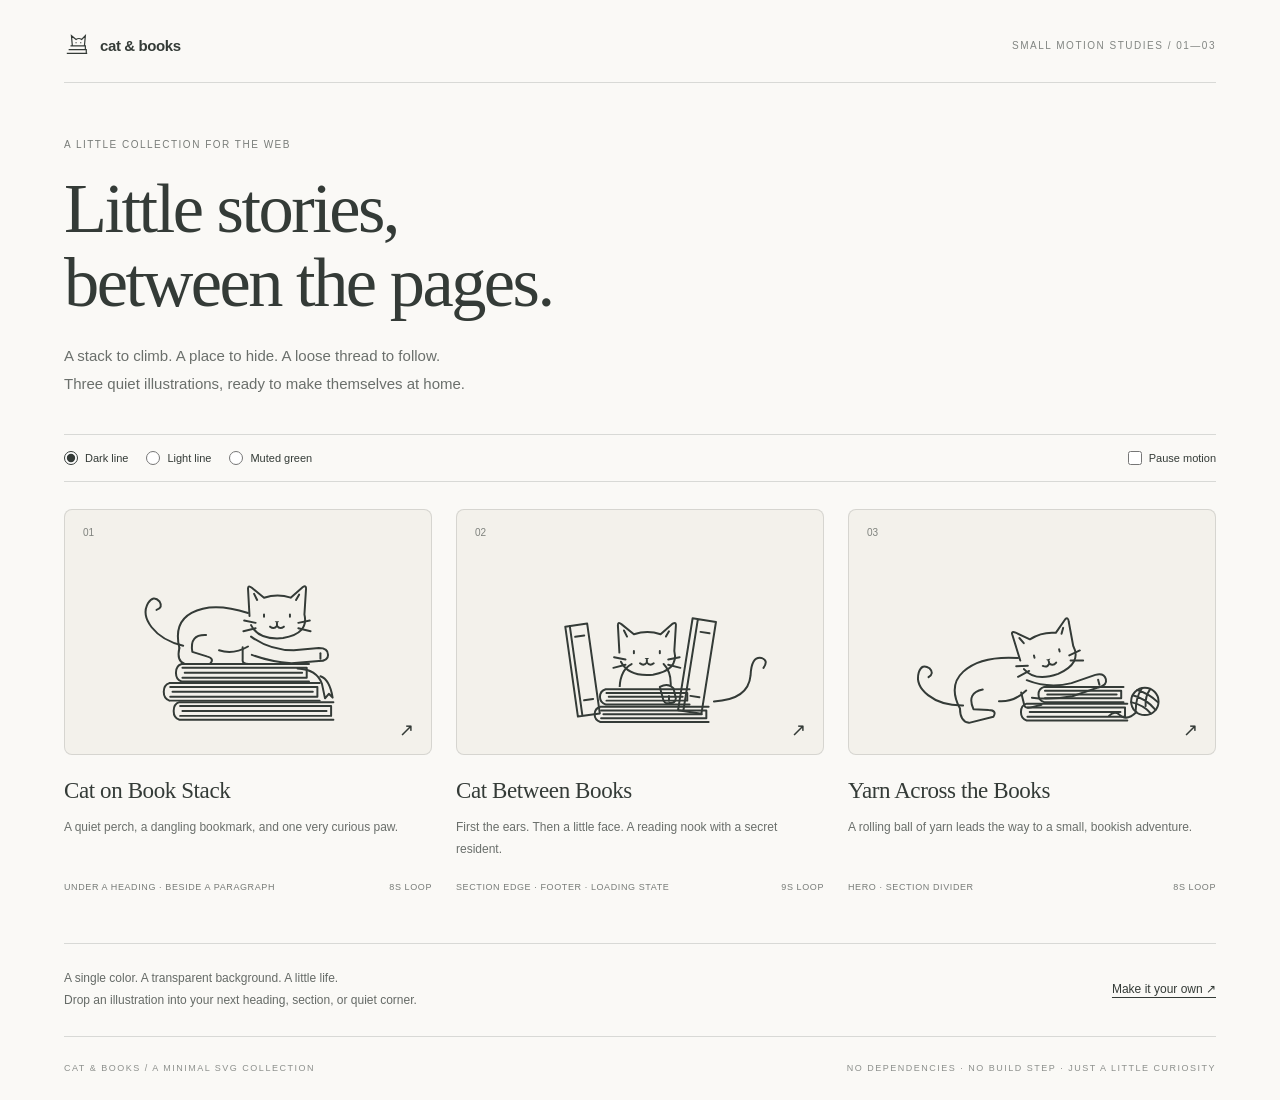
==== index.html @ 4c25af9f "Add minimal reusable cat and book animation collection" ====
<!doctype html>
<html lang="en"><head><meta charset="utf-8"><meta name="viewport" content="width=device-width,initial-scale=1"><title>Little stories between the pages · Cat & books</title><meta name="description" content="Minimal reusable SVG cat animations for modern web interfaces."><link rel="stylesheet" href="gallery.css"></head>
<body class="cbd-page"><main class="cbd-wrap"><header class="cbd-top"><a class="cbd-brand" href="index.html"><svg class="cbd-logo" viewBox="0 0 28 28" fill="none" stroke="currentColor" stroke-width="1.3" aria-hidden="true"><path d="M3 23 H25 M5 19 H24 V23 M7 15 H23 V19 M9 15 L8 4 L13 8 Q16 6 19 8 L23 4 L22 15 M13 11 V12 M18 11 V12"/></svg>cat & books</a><span class="cbd-edition">Small motion studies / 01—03</span></header><section class="cbd-intro"><p class="cbd-eyebrow">A little collection for the web</p><h1>Little stories,<br>between the pages.</h1><p>A stack to climb. A place to hide. A loose thread to follow.<br>Three quiet illustrations, ready to make themselves at home.</p></section><div class="cbd-toolbar"><fieldset class="cbd-colors"><legend>Illustration color</legend><label><input type="radio" name="color" checked> Dark line</label><label><input class="cbd-light" type="radio" name="color"> Light line</label><label><input class="cbd-muted" type="radio" name="color"> Muted green</label></fieldset><label><input class="cbd-pause" type="checkbox"> Pause motion</label></div><section class="cbd-grid" aria-label="Three cat and book animations"><article class="cbd-card"><a class="cbd-preview" href="01-cat-on-book-stack/index.html" aria-label="Open Cat on Book Stack"><span class="cbd-number">01</span><figure class="cat-book-animation cba-stack" role="img" aria-label="A cat rests on three stacked books, looks down and gently taps a dangling bookmark.">
  <svg viewBox="0 0 480 320" xmlns="http://www.w3.org/2000/svg" aria-hidden="true" focusable="false">
    <g class="cba-lines" stroke="currentColor" fill="none"><g class="cba-books"><g transform="translate(145 202)"><path d="M8 0 H175 M8 23 H175 M8 0 C-2 3-2 20 8 23"/><path d="M9 5 H172 V18 H9 M12 11.5 H166"/></g><g transform="translate(129 227)"><path d="M8 0 H205 M8 23 H205 M8 0 C-2 3-2 20 8 23"/><path d="M9 5 H202 V18 H9 M12 11.5 H196"/></g><g transform="translate(142 252)"><path d="M8 0 H210 M8 23 H210 M8 0 C-2 3-2 20 8 23"/><path d="M9 5 H207 V18 H9 M12 11.5 H201"/></g></g>
<g transform="translate(0 -49)"><g class="cba-cat">
  <path class="cba-tail" d="M155 227 C117 218 98 190 109 171 Q116 160 124 169 Q129 177 120 180"/>
  <path d="M150 230 Q142 197 166 184 Q193 169 240 184"/>
  <path d="M185 213 Q163 212 167 235 L186 241 Q197 244 190 251 H157 Q146 247 150 230 M202 233 Q221 239 240 228"/>
  <path d="M233 229 V245 Q232 251 241 251 H255"/>
  <g transform="translate(278 188)"><g class="cba-head">
  <path d="M-36 0 L-38-36 Q-38-41-33-37 L-17-24 Q1-30 18-24 L34-38 Q39-41 38-34 L36-2 Q42 23 8 29 Q-24 32-34 12"/>
  <path d="M-30-29 L-26-21 M29-28 L25-21"/>
  <g class="cba-eyes"><path d="M-17-2 V1 M17-2 V1"/></g>
  <path d="M-3 7 H3 L0 10Z" fill="currentColor" stroke="none"/><path d="M0 10 V13 Q-4 18-9 14 M0 13 Q4 18 9 14 M-28 9 L-43 6 M-28 16 L-44 20 M28 9 L43 6 M28 16 L44 20"/>
</g></g>
  <g class="cba-paw"><path d="M244 215 Q269 233 300 233 L333 230 Q345 230 345 239 Q345 247 333 247 L297 250 Q269 248 245 239"/><path d="M335 237 L335 244"/></g>
</g></g>
<g class="cba-bookmark"><path d="M305 208 Q330 209 337 228 L341 247 L346 241 L351 246 Q347 222 335 218"/></g></g>
  </svg>
</figure><span class="cbd-arrow" aria-hidden="true">↗</span></a><h2><a href="01-cat-on-book-stack/index.html">Cat on Book Stack</a></h2><p>A quiet perch, a dangling bookmark, and one very curious paw.</p><div class="cbd-meta"><span>Under a heading · beside a paragraph</span><span>8s loop</span></div></article>
<article class="cbd-card"><a class="cbd-preview" href="02-cat-between-books/index.html" aria-label="Open Cat Between Books"><span class="cbd-number">02</span><figure class="cat-book-animation cba-between" role="img" aria-label="A cat peeks up between upright and horizontal books, looks around, reaches a paw over a book and lowers again.">
  <svg viewBox="0 0 480 320" xmlns="http://www.w3.org/2000/svg" aria-hidden="true" focusable="false">
    <g class="cba-lines" stroke="currentColor" fill="none"><g class="cba-tail-window"><path class="cba-tail" d="M337 251 Q382 249 385 217 Q386 192 399 194 Q409 197 402 207"/></g>
<!-- Nested viewport crops the hidden body without painting a background. -->
<svg class="cba-peek-window" x="171" y="100" width="146" height="132" viewBox="171 100 146 132" overflow="hidden">
  <g class="cba-cat"><path d="M214 246 Q210 212 229 202 M278 246 Q285 216 271 202"/><g transform="translate(249 187)"><g class="cba-head">
  <path d="M-36 0 L-38-36 Q-38-41-33-37 L-17-24 Q1-30 18-24 L34-38 Q39-41 38-34 L36-2 Q42 23 8 29 Q-24 32-34 12"/>
  <path d="M-30-29 L-26-21 M29-28 L25-21"/>
  <g class="cba-eyes"><path d="M-17-2 V1 M17-2 V1"/></g>
  <path d="M-3 7 H3 L0 10Z" fill="currentColor" stroke="none"/><path d="M0 10 V13 Q-4 18-9 14 M0 13 Q4 18 9 14 M-28 9 L-43 6 M-28 16 L-44 20 M28 9 L43 6 M28 16 L44 20"/>
</g></g></g>
</svg>
<g class="cba-books">
  <g transform="translate(142 153) rotate(-8)"><path d="M0 0 H29 V119 H0Z M6 0 V119 M11 15 H23 M11 99 H23"/></g>
  <g transform="translate(309 142) rotate(9)"><path d="M0 0 H31 V122 H0Z M7 0 V122 M13 16 H25 M13 101 H25"/></g>
  <g transform="translate(187 235)"><path d="M8 0 H118 M8 20 H118 M8 0 C-2 3-2 17 8 20"/><path d="M9 5 H115 V15 H9 M12 10 H109"/></g><g transform="translate(180 258)"><path d="M8 0 H150 M8 20 H150 M8 0 C-2 3-2 17 8 20"/><path d="M9 5 H147 V15 H9 M12 10 H141"/></g>
</g>
<g class="cba-paw"><path d="M266 232 Q277 226 284 234 L287 247 Q286 254 279 253 Q271 255 270 247Z M278 244 V250"/></g></g>
  </svg>
</figure><span class="cbd-arrow" aria-hidden="true">↗</span></a><h2><a href="02-cat-between-books/index.html">Cat Between Books</a></h2><p>First the ears. Then a little face. A reading nook with a secret resident.</p><div class="cbd-meta"><span>Section edge · footer · loading state</span><span>9s loop</span></div></article>
<article class="cbd-card"><a class="cbd-preview" href="03-yarn-across-books/index.html" aria-label="Open Yarn Across the Books"><span class="cbd-number">03</span><figure class="cat-book-animation cba-yarn" role="img" aria-label="A yarn ball rolls beside two books; a cat follows, puts its front paws on a book and taps the yarn.">
  <svg viewBox="0 0 480 320" xmlns="http://www.w3.org/2000/svg" aria-hidden="true" focusable="false">
    <g class="cba-lines" stroke="currentColor" fill="none"><g class="cba-books"><g transform="translate(225 254)"><path d="M8 0 H140 M8 22 H140 M8 0 C-2 3-2 19 8 22"/><path d="M9 5 H137 V17 H9 M12 11 H131"/></g><g transform="translate(248 232)"><path d="M8 0 H112 M8 20 H112 M8 0 C-2 3-2 17 8 20"/><path d="M9 5 H109 V15 H9 M12 10 H103"/></g></g>
<g class="cba-traveler"><g class="cba-climb"><g class="cba-cat">
  <path class="cba-tail" d="M155 227 C117 218 98 190 109 171 Q116 160 124 169 Q129 177 120 180"/>
  <path d="M150 230 Q142 197 166 184 Q193 169 240 184"/>
  <path d="M185 213 Q163 212 167 235 L186 241 Q197 244 190 251 H157 Q146 247 150 230 M202 233 Q221 239 240 228"/>
  <path d="M233 229 V245 Q232 251 241 251 H255"/>
  <g transform="translate(278 188)"><g class="cba-head">
  <path d="M-36 0 L-38-36 Q-38-41-33-37 L-17-24 Q1-30 18-24 L34-38 Q39-41 38-34 L36-2 Q42 23 8 29 Q-24 32-34 12"/>
  <path d="M-30-29 L-26-21 M29-28 L25-21"/>
  <g class="cba-eyes"><path d="M-17-2 V1 M17-2 V1"/></g>
  <path d="M-3 7 H3 L0 10Z" fill="currentColor" stroke="none"/><path d="M0 10 V13 Q-4 18-9 14 M0 13 Q4 18 9 14 M-28 9 L-43 6 M-28 16 L-44 20 M28 9 L43 6 M28 16 L44 20"/>
</g></g>
  <g class="cba-paw"><path d="M244 215 Q269 233 300 233 L333 230 Q345 230 345 239 Q345 247 333 247 L297 250 Q269 248 245 239"/><path d="M335 237 L335 244"/></g>
</g></g></g>
<g transform="translate(388 251)"><g class="cba-yarn"><path d="M-11 14 Q-24 27-34 17 Q-40 12-47 19"/><g class="cba-roll"><circle r="18"/><path d="M-16-8 Q1-4 14 11 M-10-15 Q6-10 17 1 M-18 1 Q-1 5 8 16 M-4-17 Q-12-5-12 12 M7-16 Q0-6 1 6"/></g></g></g></g>
  </svg>
</figure><span class="cbd-arrow" aria-hidden="true">↗</span></a><h2><a href="03-yarn-across-books/index.html">Yarn Across the Books</a></h2><p>A rolling ball of yarn leads the way to a small, bookish adventure.</p><div class="cbd-meta"><span>Hero · section divider</span><span>8s loop</span></div></article></section><aside class="cbd-note"><p>A single color. A transparent background. A little life.<br>Drop an illustration into your next heading, section, or quiet corner.</p><a href="README.md">Make it your own ↗</a></aside><footer class="cbd-foot"><span>Cat & books / A minimal SVG collection</span><span>No dependencies · No build step · Just a little curiosity</span></footer></main></body></html>
---- gallery.css ----
/* Component styles: copy these rules with the figure. */
.cat-book-animation { --cba-duration:8s; --cba-yarn-color:currentColor; width:100%; max-width:800px; margin:0; color:inherit; background:transparent; }
.cat-book-animation > svg { display:block; width:100%; height:auto; overflow:hidden; }
.cat-book-animation .cba-lines { stroke-width:2.6; stroke-linecap:round; stroke-linejoin:round; }
.cat-book-animation .cba-cat,.cat-book-animation .cba-head,.cat-book-animation .cba-paw,.cat-book-animation .cba-tail,.cat-book-animation .cba-bookmark,.cat-book-animation .cba-eyes,.cat-book-animation .cba-traveler,.cat-book-animation .cba-climb,.cat-book-animation .cba-yarn,.cat-book-animation .cba-roll {
  animation-duration:var(--cba-duration); animation-iteration-count:infinite; animation-timing-function:cubic-bezier(.45,0,.3,1);
}
.cat-book-animation .cba-head { transform-box:fill-box; transform-origin:50% 75%; }
.cat-book-animation .cba-eyes { transform-box:fill-box; transform-origin:center; animation-name:cba-blink; }
.cat-book-animation .cba-tail { transform-box:fill-box; transform-origin:100% 100%; }
.cat-book-animation.cba-stack .cba-head { animation-name:cba-look-down; }
.cat-book-animation.cba-stack .cba-tail { animation-name:cba-stack-tail; }
.cat-book-animation.cba-stack .cba-paw { transform-origin:244px 215px; animation-name:cba-stack-paw; }
.cat-book-animation.cba-stack .cba-bookmark { transform-origin:305px 208px; animation-name:cba-bookmark; }
.cat-book-animation.cba-between { --cba-duration:9s; }
.cat-book-animation.cba-between .cba-cat { animation-name:cba-peek; }
.cat-book-animation.cba-between .cba-head { animation-name:cba-look-around; }
.cat-book-animation.cba-between .cba-paw { animation-name:cba-peek-paw; }
.cat-book-animation.cba-between .cba-tail { animation-name:cba-peek-tail; }
.cat-book-animation.cba-yarn .cba-traveler { animation-name:cba-follow; }
.cat-book-animation.cba-yarn .cba-climb { transform-origin:170px 251px; transform:translateY(25px) rotate(-14deg); animation-name:cba-climb; }
.cat-book-animation.cba-yarn .cba-paw { animation-name:cba-yarn-paw; }
.cat-book-animation.cba-yarn .cba-tail { animation-name:cba-yarn-tail; }
.cat-book-animation .cba-yarn { stroke:var(--cba-yarn-color); animation-name:cba-yarn-travel; }
.cat-book-animation .cba-roll { transform-box:fill-box; transform-origin:center; animation-name:cba-yarn-roll; }
/* Shared stillness lets each small gesture read on its own. */
@keyframes cba-blink { 0%,71%,76%,100% {transform:scaleY(1)} 73% {transform:scaleY(.08)} }
@keyframes cba-look-down { 0%,13%,86%,100% {transform:rotate(0)} 25%,67% {transform:rotate(10deg) translateY(2px)} }
@keyframes cba-stack-tail { 0%,18%,62%,100% {transform:rotate(0)} 35% {transform:rotate(7deg)} 48% {transform:rotate(-3deg)} }
@keyframes cba-stack-paw { 0%,35%,85%,100% {transform:rotate(0)} 49%,55% {transform:rotate(25deg)} 65% {transform:rotate(17deg)} }
@keyframes cba-bookmark { 0%,49%,88%,100% {transform:rotate(0)} 59% {transform:rotate(-10deg)} 70% {transform:rotate(6deg)} 80% {transform:rotate(-2deg)} }
@keyframes cba-peek { 0%,8%,96%,100% {transform:translateY(95px)} 23% {transform:translateY(47px)} 37%,77% {transform:translateY(0)} }
@keyframes cba-look-around { 0%,36%,81%,100% {transform:rotate(0)} 45% {transform:rotate(-7deg)} 57%,67% {transform:rotate(7deg)} }
@keyframes cba-peek-paw { 0%,43%,84%,100% {opacity:0;transform:translateY(-9px)} 51%,72% {opacity:1;transform:translateY(0)} }
@keyframes cba-peek-tail { 0%,54%,87%,100% {opacity:0;transform:scaleY(.2)} 64%,74% {opacity:1;transform:scaleY(1)} }
/* Travel reset happens outside the viewport, with stationary books retained. */
@keyframes cba-follow { 0%,17% {transform:translateX(-365px)} 39%,68% {transform:translateX(0)} 94%,100% {transform:translateX(420px)} }
@keyframes cba-climb { 0%,30%,89%,100% {transform:translateY(25px) rotate(0)} 40%,69% {transform:translateY(25px) rotate(-14deg)} 76% {transform:translateY(18px) rotate(-7deg)} }
@keyframes cba-yarn-travel { 0% {transform:translateX(170px)} 19%,52% {transform:translateX(0)} 65%,70% {transform:translateX(35px)} 89%,100% {transform:translateX(170px)} }
@keyframes cba-yarn-roll { 0% {transform:rotate(540deg)} 19%,52% {transform:rotate(0)} 65%,70% {transform:rotate(112deg)} 89%,100% {transform:rotate(540deg)} }
@keyframes cba-yarn-paw { 0%,43%,75%,100% {transform:translate(0,0)} 53%,58% {transform:translate(42px,24px)} 66% {transform:translate(72px,30px)} }
@keyframes cba-yarn-tail { 0%,42%,83%,100% {transform:rotate(0)} 58% {transform:rotate(6deg)} 70% {transform:rotate(-4deg)} }
/* Base SVG coordinates are a visible resting pose, not an offscreen entrance. */
@media (prefers-reduced-motion:reduce) { .cat-book-animation * {animation:none !important;} }

/* Demo presentation; not required when embedding the component. */
.cbd-page { margin:0; background:#faf9f6; color:#343b37; font-family:Arial,Helvetica,sans-serif; }
.cbd-page * {box-sizing:border-box;}
.cbd-page a {color:inherit;text-underline-offset:4px;}
.cbd-page a:focus-visible,.cbd-page input:focus-visible {outline:2px solid currentColor;outline-offset:5px;}
.cbd-wrap {max-width:1340px;margin:auto;padding:32px 5vw 24px;}
.cbd-top {display:flex;align-items:center;justify-content:space-between;gap:20px;border-bottom:1px solid #343b372b;padding-bottom:24px;}
.cbd-brand {font-size:15px;font-weight:600;text-decoration:none;letter-spacing:-.4px;display:flex;align-items:center;gap:10px;}
.cbd-logo {width:26px;height:26px;}
.cbd-edition,.cbd-eyebrow,.cbd-meta,.cbd-foot {font-size:10px;letter-spacing:1.5px;text-transform:uppercase;}
.cbd-edition {opacity:.6;}
.cbd-intro {padding:56px 0 37px;max-width:760px;}
.cbd-eyebrow {opacity:.65;margin:0 0 22px;}
.cbd-intro h1 {font:normal clamp(42px,5.5vw,72px)/1.05 Georgia,'Times New Roman',serif;letter-spacing:-2.5px;margin:0 0 22px;}
.cbd-intro p:last-child {font-size:15px;line-height:1.85;max-width:530px;margin:0;opacity:.72;}
.cbd-toolbar {display:flex;justify-content:space-between;align-items:center;flex-wrap:wrap;gap:20px;padding:16px 0;border-top:1px solid #343b372b;border-bottom:1px solid #343b372b;margin-bottom:27px;}
.cbd-colors {display:flex;flex-wrap:wrap;gap:18px;border:0;margin:0;padding:0;}
.cbd-colors legend {position:absolute;clip-path:inset(50%);width:1px;height:1px;overflow:hidden;}
.cbd-toolbar label {display:inline-flex;align-items:center;gap:7px;font-size:11px;cursor:pointer;}
.cbd-toolbar input {width:14px;height:14px;accent-color:#343b37;margin:0;}
.cbd-grid {display:grid;grid-template-columns:repeat(3,minmax(0,1fr));gap:24px;}
.cbd-preview {display:block;position:relative;border:1px solid #343b3726;border-radius:8px;overflow:hidden;color:#343b37;background:#f3f1eb;text-decoration:none;}
.cbd-page:has(.cbd-light:checked) .cbd-preview {color:#fff;background:#343b37;}
.cbd-page:has(.cbd-muted:checked) .cbd-preview {color:#657967;background:#f3f1eb;}
.cbd-page:has(.cbd-pause:checked) .cat-book-animation * {animation-play-state:paused;}
.cbd-number {position:absolute;top:17px;left:18px;font-size:10px;opacity:.6;}
.cbd-arrow {position:absolute;bottom:13px;right:17px;font-size:18px;}
.cbd-card h2 {font:normal 23px/1.25 Georgia,'Times New Roman',serif;margin:22px 0 10px;letter-spacing:-.4px;}
.cbd-card h2 a {text-decoration:none;}
.cbd-card p {font-size:12px;line-height:1.85;opacity:.72;margin:0 0 18px;min-height:46px;}
.cbd-meta {display:flex;justify-content:space-between;gap:14px;font-size:9px;line-height:1.7;letter-spacing:.6px;opacity:.65;}
.cbd-note {margin-top:48px;padding:24px 0;border-top:1px solid #343b372b;border-bottom:1px solid #343b372b;display:flex;align-items:center;justify-content:space-between;gap:20px;font-size:12px;line-height:1.8;}
.cbd-note p {margin:0;opacity:.75;}
.cbd-note code {font-size:11px;}
.cbd-foot {margin-top:24px;display:flex;justify-content:space-between;gap:20px;font-size:9px;opacity:.55;line-height:1.7;}
.cbd-detail {max-width:1050px;}
.cbd-stage {display:flex;justify-content:center;}
.cbd-stage .cat-book-animation {max-width:720px;}
.cbd-caption {display:flex;justify-content:space-between;gap:16px;flex-wrap:wrap;margin-top:15px;font-size:11px;opacity:.65;line-height:1.7;}
@media(max-width:760px) {.cbd-wrap{padding:24px}.cbd-grid{grid-template-columns:1fr;gap:35px}.cbd-intro{padding-top:40px}.cbd-edition{max-width:125px;text-align:right;line-height:1.7;font-size:8px}.cbd-card p{min-height:0}.cbd-foot,.cbd-note{flex-direction:column;align-items:flex-start}.cbd-note{margin-top:32px}.cbd-colors{gap:14px}}
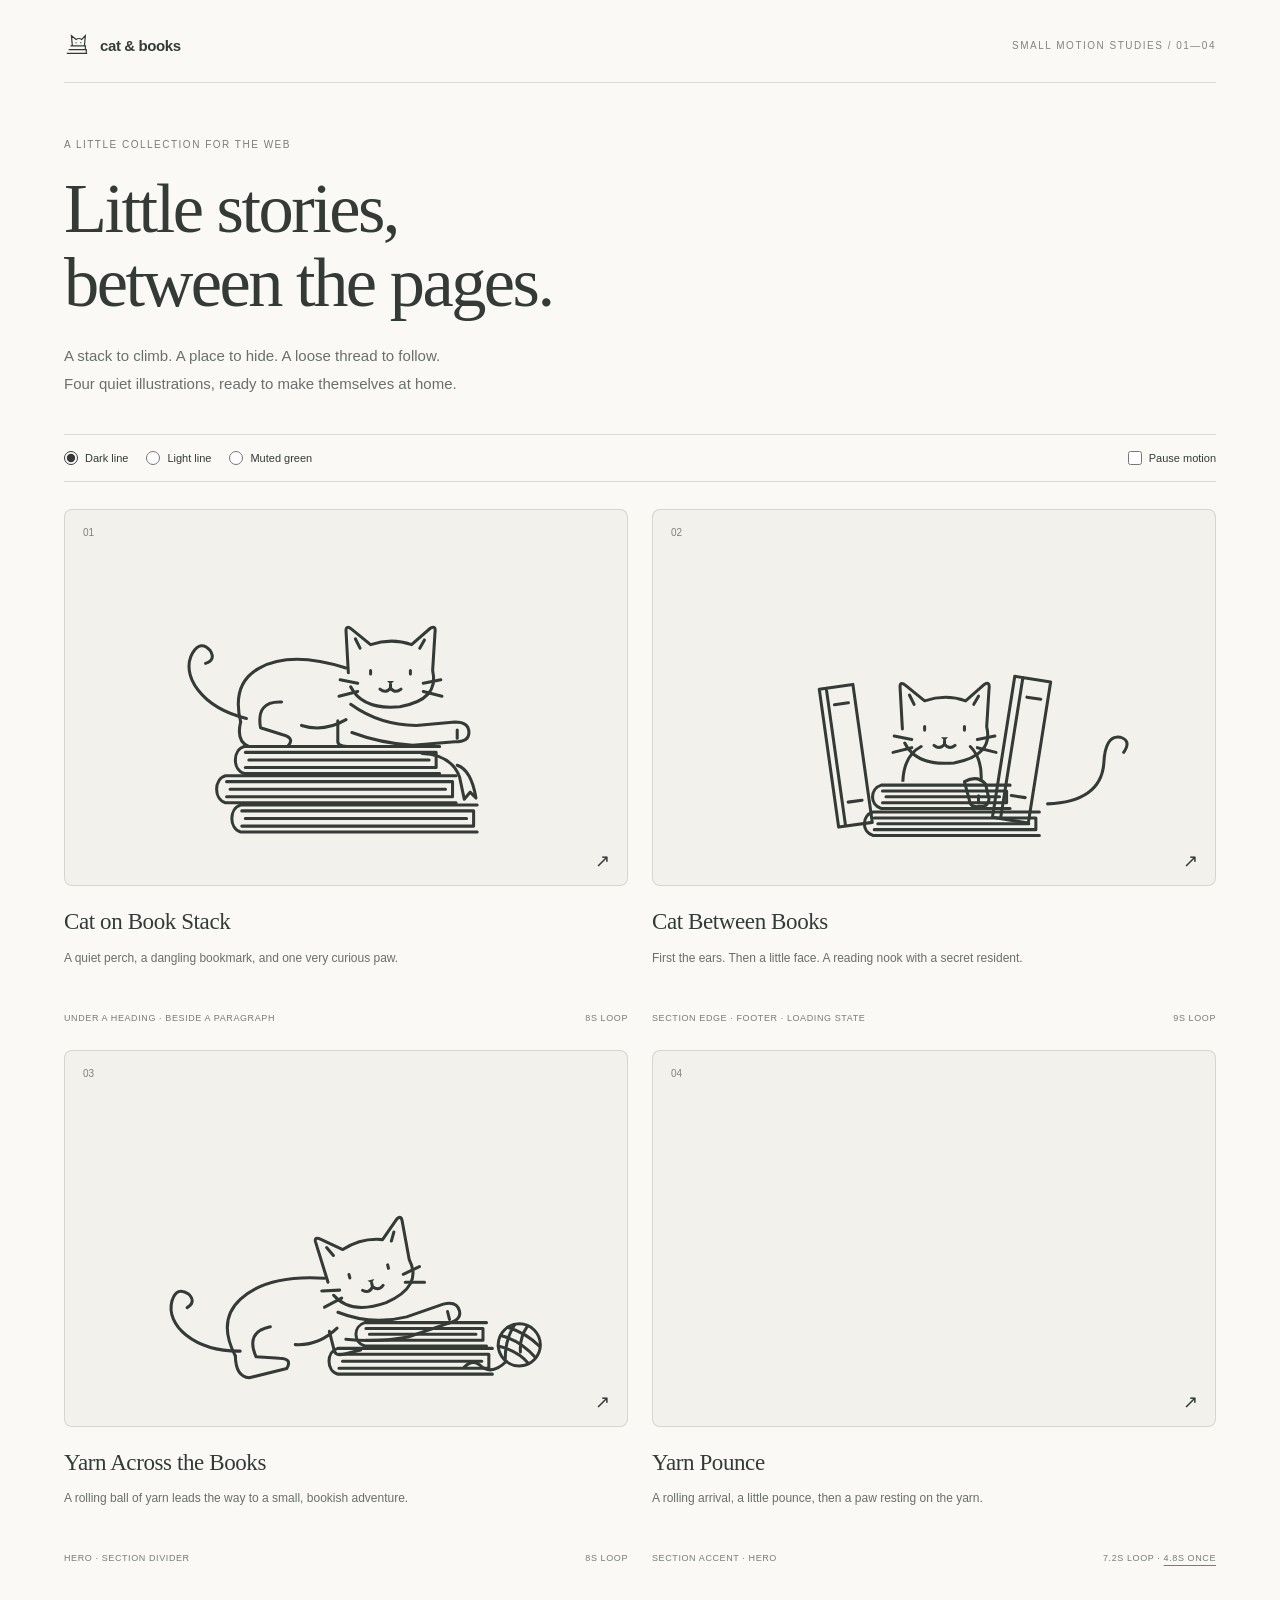
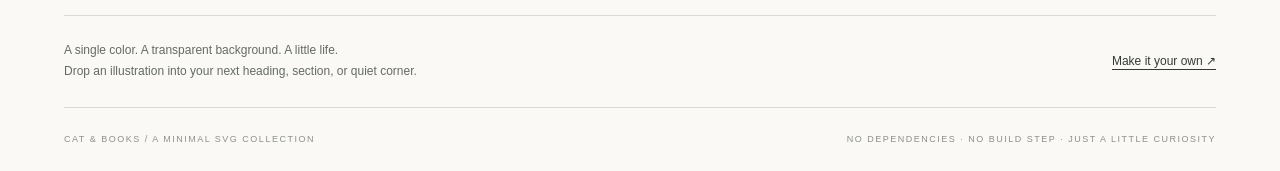
==== commit 4697865f: "Add yarn pounce with looping and resting play-once variants" ====
--- a/index.html
+++ b/index.html
@@ -1,6 +1,6 @@
 <!doctype html>
 <html lang="en"><head><meta charset="utf-8"><meta name="viewport" content="width=device-width,initial-scale=1"><title>Little stories between the pages · Cat & books</title><meta name="description" content="Minimal reusable SVG cat animations for modern web interfaces."><link rel="stylesheet" href="gallery.css"></head>
-<body class="cbd-page"><main class="cbd-wrap"><header class="cbd-top"><a class="cbd-brand" href="index.html"><svg class="cbd-logo" viewBox="0 0 28 28" fill="none" stroke="currentColor" stroke-width="1.3" aria-hidden="true"><path d="M3 23 H25 M5 19 H24 V23 M7 15 H23 V19 M9 15 L8 4 L13 8 Q16 6 19 8 L23 4 L22 15 M13 11 V12 M18 11 V12"/></svg>cat & books</a><span class="cbd-edition">Small motion studies / 01—03</span></header><section class="cbd-intro"><p class="cbd-eyebrow">A little collection for the web</p><h1>Little stories,<br>between the pages.</h1><p>A stack to climb. A place to hide. A loose thread to follow.<br>Three quiet illustrations, ready to make themselves at home.</p></section><div class="cbd-toolbar"><fieldset class="cbd-colors"><legend>Illustration color</legend><label><input type="radio" name="color" checked> Dark line</label><label><input class="cbd-light" type="radio" name="color"> Light line</label><label><input class="cbd-muted" type="radio" name="color"> Muted green</label></fieldset><label><input class="cbd-pause" type="checkbox"> Pause motion</label></div><section class="cbd-grid" aria-label="Three cat and book animations"><article class="cbd-card"><a class="cbd-preview" href="01-cat-on-book-stack/index.html" aria-label="Open Cat on Book Stack"><span class="cbd-number">01</span><figure class="cat-book-animation cba-stack" role="img" aria-label="A cat rests on three stacked books, looks down and gently taps a dangling bookmark.">
+<body class="cbd-page"><main class="cbd-wrap"><header class="cbd-top"><a class="cbd-brand" href="index.html"><svg class="cbd-logo" viewBox="0 0 28 28" fill="none" stroke="currentColor" stroke-width="1.3" aria-hidden="true"><path d="M3 23 H25 M5 19 H24 V23 M7 15 H23 V19 M9 15 L8 4 L13 8 Q16 6 19 8 L23 4 L22 15 M13 11 V12 M18 11 V12"/></svg>cat & books</a><span class="cbd-edition">Small motion studies / 01—04</span></header><section class="cbd-intro"><p class="cbd-eyebrow">A little collection for the web</p><h1>Little stories,<br>between the pages.</h1><p>A stack to climb. A place to hide. A loose thread to follow.<br>Four quiet illustrations, ready to make themselves at home.</p></section><div class="cbd-toolbar"><fieldset class="cbd-colors"><legend>Illustration color</legend><label><input type="radio" name="color" checked> Dark line</label><label><input class="cbd-light" type="radio" name="color"> Light line</label><label><input class="cbd-muted" type="radio" name="color"> Muted green</label></fieldset><label><input class="cbd-pause" type="checkbox"> Pause motion</label></div><section class="cbd-grid" aria-label="Four cat and book animations"><article class="cbd-card"><a class="cbd-preview" href="01-cat-on-book-stack/index.html" aria-label="Open Cat on Book Stack"><span class="cbd-number">01</span><figure class="cat-book-animation cba-stack" role="img" aria-label="A cat rests on three stacked books, looks down and gently taps a dangling bookmark.">
   <svg viewBox="0 0 480 320" xmlns="http://www.w3.org/2000/svg" aria-hidden="true" focusable="false">
     <g class="cba-lines" stroke="currentColor" fill="none"><g class="cba-books"><g transform="translate(145 202)"><path d="M8 0 H175 M8 23 H175 M8 0 C-2 3-2 20 8 23"/><path d="M9 5 H172 V18 H9 M12 11.5 H166"/></g><g transform="translate(129 227)"><path d="M8 0 H205 M8 23 H205 M8 0 C-2 3-2 20 8 23"/><path d="M9 5 H202 V18 H9 M12 11.5 H196"/></g><g transform="translate(142 252)"><path d="M8 0 H210 M8 23 H210 M8 0 C-2 3-2 20 8 23"/><path d="M9 5 H207 V18 H9 M12 11.5 H201"/></g></g>
 <g transform="translate(0 -49)"><g class="cba-cat">
@@ -57,4 +57,40 @@
 </g></g></g>
 <g transform="translate(388 251)"><g class="cba-yarn"><path d="M-11 14 Q-24 27-34 17 Q-40 12-47 19"/><g class="cba-roll"><circle r="18"/><path d="M-16-8 Q1-4 14 11 M-10-15 Q6-10 17 1 M-18 1 Q-1 5 8 16 M-4-17 Q-12-5-12 12 M7-16 Q0-6 1 6"/></g></g></g></g>
   </svg>
-</figure><span class="cbd-arrow" aria-hidden="true">↗</span></a><h2><a href="03-yarn-across-books/index.html">Yarn Across the Books</a></h2><p>A rolling ball of yarn leads the way to a small, bookish adventure.</p><div class="cbd-meta"><span>Hero · section divider</span><span>8s loop</span></div></article></section><aside class="cbd-note"><p>A single color. A transparent background. A little life.<br>Drop an illustration into your next heading, section, or quiet corner.</p><a href="README.md">Make it your own ↗</a></aside><footer class="cbd-foot"><span>Cat & books / A minimal SVG collection</span><span>No dependencies · No build step · Just a little curiosity</span></footer></main></body></html>
+</figure><span class="cbd-arrow" aria-hidden="true">↗</span></a><h2><a href="03-yarn-across-books/index.html">Yarn Across the Books</a></h2><p>A rolling ball of yarn leads the way to a small, bookish adventure.</p><div class="cbd-meta"><span>Hero · section divider</span><span>8s loop</span></div></article><article class="cbd-card">
+  <a class="cbd-preview" href="04-yarn-pounce/index.html" aria-label="Open Yarn Pounce"><span class="cbd-number">04</span>
+    <figure class="cat-book-animation cba-pounce cba-pounce--loop" role="img" aria-label="A yarn ball rolls in and stops. A cat pounces, bats it gently, then settles with a paw resting on the yarn.">
+  <svg width="480" height="320" viewBox="0 0 480 320" xmlns="http://www.w3.org/2000/svg" aria-hidden="true" focusable="false">
+    <g class="cba-lines cba-pounce-cycle" stroke="currentColor" fill="none">
+      <!-- The base coordinates are the final resting pose. -->
+      <g transform="translate(334 265)">
+        <g class="cba-pounce-yarn">
+          <path d="M-11 14 Q-24 27-34 17 Q-40 12-47 19"/>
+          <g class="cba-pounce-roll">
+            <circle r="18"/>
+            <path d="M-16-8 Q1-4 14 11 M-10-15 Q6-10 17 1 M-18 1 Q-1 5 8 16 M-4-17 Q-12-5-12 12 M7-16 Q0-6 1 6"/>
+          </g>
+        </g>
+      </g>
+      <g class="cba-pounce-cat">
+  <path class="cba-pounce-tail" d="M155 227 C117 218 98 190 109 171 Q116 160 124 169 Q129 177 120 180"/>
+  <path d="M150 230 Q142 197 166 184 Q193 169 240 184"/>
+  <path d="M185 213 Q163 212 167 235 L186 241 Q197 244 190 251 H157 Q146 247 150 230 M202 233 Q221 239 240 228"/>
+  <path d="M233 229 V245 Q232 251 241 251 H255"/>
+  <g transform="translate(278 188)"><g class="cba-pounce-head">
+  <path d="M-36 0 L-38-36 Q-38-41-33-37 L-17-24 Q1-30 18-24 L34-38 Q39-41 38-34 L36-2 Q42 23 8 29 Q-24 32-34 12"/>
+  <path d="M-30-29 L-26-21 M29-28 L25-21"/>
+  <g class="cba-pounce-eyes"><path d="M-17-2 V1 M17-2 V1"/></g>
+  <path d="M-3 7 H3 L0 10Z" fill="currentColor" stroke="none"/><path d="M0 10 V13 Q-4 18-9 14 M0 13 Q4 18 9 14 M-28 9 L-43 6 M-28 16 L-44 20 M28 9 L43 6 M28 16 L44 20"/>
+</g></g>
+  <g class="cba-pounce-paw"><path d="M244 215 Q269 233 300 233 L333 230 Q345 230 345 239 Q345 247 333 247 L297 250 Q269 248 245 239"/><path d="M335 237 L335 244"/></g>
+</g>
+    </g>
+  </svg>
+</figure>
+    <span class="cbd-arrow" aria-hidden="true">↗</span>
+  </a>
+  <h2><a href="04-yarn-pounce/index.html">Yarn Pounce</a></h2>
+  <p>A rolling arrival, a little pounce, then a paw resting on the yarn.</p>
+  <div class="cbd-meta"><span>Section accent · hero</span><span>7.2s loop · <a href="04-yarn-pounce/once.html">4.8s once</a></span></div>
+</article></section><aside class="cbd-note"><p>A single color. A transparent background. A little life.<br>Drop an illustration into your next heading, section, or quiet corner.</p><a href="README.md">Make it your own ↗</a></aside><footer class="cbd-foot"><span>Cat & books / A minimal SVG collection</span><span>No dependencies · No build step · Just a little curiosity</span></footer></main></body></html>
--- a/gallery.css
+++ b/gallery.css
@@ -63,7 +63,7 @@
 .cbd-colors legend {position:absolute;clip-path:inset(50%);width:1px;height:1px;overflow:hidden;}
 .cbd-toolbar label {display:inline-flex;align-items:center;gap:7px;font-size:11px;cursor:pointer;}
 .cbd-toolbar input {width:14px;height:14px;accent-color:#343b37;margin:0;}
-.cbd-grid {display:grid;grid-template-columns:repeat(3,minmax(0,1fr));gap:24px;}
+.cbd-grid {display:grid;grid-template-columns:repeat(2,minmax(0,1fr));gap:24px;}
 .cbd-preview {display:block;position:relative;border:1px solid #343b3726;border-radius:8px;overflow:hidden;color:#343b37;background:#f3f1eb;text-decoration:none;}
 .cbd-page:has(.cbd-light:checked) .cbd-preview {color:#fff;background:#343b37;}
 .cbd-page:has(.cbd-muted:checked) .cbd-preview {color:#657967;background:#f3f1eb;}
@@ -83,3 +83,167 @@
 .cbd-stage .cat-book-animation {max-width:720px;}
 .cbd-caption {display:flex;justify-content:space-between;gap:16px;flex-wrap:wrap;margin-top:15px;font-size:11px;opacity:.65;line-height:1.7;}
 @media(max-width:760px) {.cbd-wrap{padding:24px}.cbd-grid{grid-template-columns:1fr;gap:35px}.cbd-intro{padding-top:40px}.cbd-edition{max-width:125px;text-align:right;line-height:1.7;font-size:8px}.cbd-card p{min-height:0}.cbd-foot,.cbd-note{flex-direction:column;align-items:flex-start}.cbd-note{margin-top:32px}.cbd-colors{gap:14px}}
+
+/* Fourth study; previous animation rules remain unchanged. */
+/* Reusable component. Base coordinates and reduced motion share the final pose. */
+.cat-book-animation.cba-pounce {
+  width: 100%; max-width: 800px; margin: 0;
+  color: inherit; background: transparent;
+}
+.cat-book-animation.cba-pounce > svg {
+  display: block; width: 100%; height: auto; aspect-ratio: 3 / 2; overflow: hidden;
+}
+.cat-book-animation.cba-pounce .cba-lines {
+  stroke-width: 2.6; stroke-linecap: round; stroke-linejoin: round;
+}
+.cat-book-animation.cba-pounce .cba-pounce-cycle { opacity: 1; }
+.cat-book-animation.cba-pounce .cba-pounce-head,
+.cat-book-animation.cba-pounce .cba-pounce-tail,
+.cat-book-animation.cba-pounce .cba-pounce-eyes,
+.cat-book-animation.cba-pounce .cba-pounce-roll { transform-box: fill-box; }
+.cat-book-animation.cba-pounce .cba-pounce-head { transform-origin: 50% 75%; }
+.cat-book-animation.cba-pounce .cba-pounce-tail { transform-origin: 100% 100%; }
+.cat-book-animation.cba-pounce .cba-pounce-eyes,
+.cat-book-animation.cba-pounce .cba-pounce-roll { transform-origin: center; }
+/* Both variants perform the same 4.8-second action. Loop adds a hold and fade. */
+.cat-book-animation.cba-pounce .cba-pounce-cat {
+  animation: cba-pounce-cat 4.8s cubic-bezier(.45, 0, .3, 1) 1 both;
+}
+.cat-book-animation.cba-pounce .cba-pounce-yarn {
+  animation: cba-pounce-yarn 4.8s cubic-bezier(.45, 0, .3, 1) 1 both;
+}
+.cat-book-animation.cba-pounce .cba-pounce-roll {
+  animation: cba-pounce-roll 4.8s cubic-bezier(.45, 0, .3, 1) 1 both;
+}
+.cat-book-animation.cba-pounce .cba-pounce-paw {
+  animation: cba-pounce-paw 4.8s cubic-bezier(.45, 0, .3, 1) 1 both;
+}
+.cat-book-animation.cba-pounce .cba-pounce-head {
+  animation: cba-pounce-head 4.8s cubic-bezier(.45, 0, .3, 1) 1 both;
+}
+.cat-book-animation.cba-pounce .cba-pounce-tail {
+  animation: cba-pounce-tail 4.8s cubic-bezier(.45, 0, .3, 1) 1 both;
+}
+.cat-book-animation.cba-pounce .cba-pounce-eyes {
+  animation: cba-pounce-eyes 4.8s cubic-bezier(.45, 0, .3, 1) 1 both;
+}
+.cat-book-animation.cba-pounce--loop .cba-pounce-cat {
+  animation-name: cba-pounce-cat-loop; animation-duration: 7.2s; animation-iteration-count: infinite;
+}
+.cat-book-animation.cba-pounce--loop .cba-pounce-yarn {
+  animation-name: cba-pounce-yarn-loop; animation-duration: 7.2s; animation-iteration-count: infinite;
+}
+.cat-book-animation.cba-pounce--loop .cba-pounce-roll {
+  animation-name: cba-pounce-roll-loop; animation-duration: 7.2s; animation-iteration-count: infinite;
+}
+.cat-book-animation.cba-pounce--loop .cba-pounce-paw {
+  animation-name: cba-pounce-paw-loop; animation-duration: 7.2s; animation-iteration-count: infinite;
+}
+.cat-book-animation.cba-pounce--loop .cba-pounce-head {
+  animation-name: cba-pounce-head-loop; animation-duration: 7.2s; animation-iteration-count: infinite;
+}
+.cat-book-animation.cba-pounce--loop .cba-pounce-tail {
+  animation-name: cba-pounce-tail-loop; animation-duration: 7.2s; animation-iteration-count: infinite;
+}
+.cat-book-animation.cba-pounce--loop .cba-pounce-eyes {
+  animation-name: cba-pounce-eyes-loop; animation-duration: 7.2s; animation-iteration-count: infinite;
+}
+.cat-book-animation.cba-pounce--loop .cba-pounce-cycle {
+  animation: cba-pounce-cycle 7.2s ease-in-out infinite both;
+}
+@keyframes cba-pounce-cat {
+  0%, 28% { transform: translate(-365px, 0); }
+  42% { transform: translate(-80px, -30px); }
+  52% { transform: translate(0, 2px); }
+  58%, 100% { transform: translate(0, 0); }
+}
+@keyframes cba-pounce-cat-loop {
+  0%, 18.66667% { transform: translate(-365px, 0); }
+  28% { transform: translate(-80px, -30px); }
+  34.66667% { transform: translate(0, 2px); }
+  38.66667%, 66.66667% { transform: translate(0, 0); }
+  100% { transform: translate(0, 0); }
+}
+@keyframes cba-pounce-yarn {
+  0% { transform: translateX(210px); }
+  18%, 60% { transform: translateX(20px); }
+  69%, 74% { transform: translateX(44px); }
+  88%, 100% { transform: translateX(0); }
+}
+@keyframes cba-pounce-yarn-loop {
+  0% { transform: translateX(210px); }
+  12%, 40% { transform: translateX(20px); }
+  46%, 49.33333% { transform: translateX(44px); }
+  58.66667%, 66.66667% { transform: translateX(0); }
+  100% { transform: translateX(0); }
+}
+@keyframes cba-pounce-roll {
+  0% { transform: rotate(668deg); }
+  18%, 60% { transform: rotate(64deg); }
+  69%, 74% { transform: rotate(140deg); }
+  88%, 100% { transform: rotate(0); }
+}
+@keyframes cba-pounce-roll-loop {
+  0% { transform: rotate(668deg); }
+  12%, 40% { transform: rotate(64deg); }
+  46%, 49.33333% { transform: rotate(140deg); }
+  58.66667%, 66.66667% { transform: rotate(0); }
+  100% { transform: rotate(0); }
+}
+@keyframes cba-pounce-paw {
+  0%, 53% { transform: translate(0, 0); }
+  60% { transform: translate(22px, 5px); }
+  68% { transform: translate(8px, 0); }
+  74% { transform: translate(35px, 7px); }
+  88%, 100% { transform: translate(0, 0); }
+}
+@keyframes cba-pounce-paw-loop {
+  0%, 35.33333% { transform: translate(0, 0); }
+  40% { transform: translate(22px, 5px); }
+  45.33333% { transform: translate(8px, 0); }
+  49.33333% { transform: translate(35px, 7px); }
+  58.66667%, 66.66667% { transform: translate(0, 0); }
+  100% { transform: translate(0, 0); }
+}
+@keyframes cba-pounce-head {
+  0%, 49% { transform: rotate(0); }
+  58%, 74% { transform: rotate(7deg); }
+  88%, 100% { transform: rotate(0); }
+}
+@keyframes cba-pounce-head-loop {
+  0%, 32.66667% { transform: rotate(0); }
+  38.66667%, 49.33333% { transform: rotate(7deg); }
+  58.66667%, 66.66667% { transform: rotate(0); }
+  100% { transform: rotate(0); }
+}
+@keyframes cba-pounce-tail {
+  0%, 60% { transform: rotate(0); }
+  70% { transform: rotate(7deg); }
+  79% { transform: rotate(-3deg); }
+  90%, 100% { transform: rotate(0); }
+}
+@keyframes cba-pounce-tail-loop {
+  0%, 40% { transform: rotate(0); }
+  46.66667% { transform: rotate(7deg); }
+  52.66667% { transform: rotate(-3deg); }
+  60%, 66.66667% { transform: rotate(0); }
+  100% { transform: rotate(0); }
+}
+@keyframes cba-pounce-eyes {
+  0%, 79% { transform: scaleY(1); }
+  81% { transform: scaleY(.08); }
+  84%, 100% { transform: scaleY(1); }
+}
+@keyframes cba-pounce-eyes-loop {
+  0%, 52.66667% { transform: scaleY(1); }
+  54% { transform: scaleY(.08); }
+  56%, 66.66667% { transform: scaleY(1); }
+  100% { transform: scaleY(1); }
+}
+@keyframes cba-pounce-cycle {
+  0%, 84% { opacity: 1; }
+  94%, 100% { opacity: 0; }
+}
+@media (prefers-reduced-motion: reduce) {
+  .cat-book-animation.cba-pounce * { animation: none !important; }
+}
